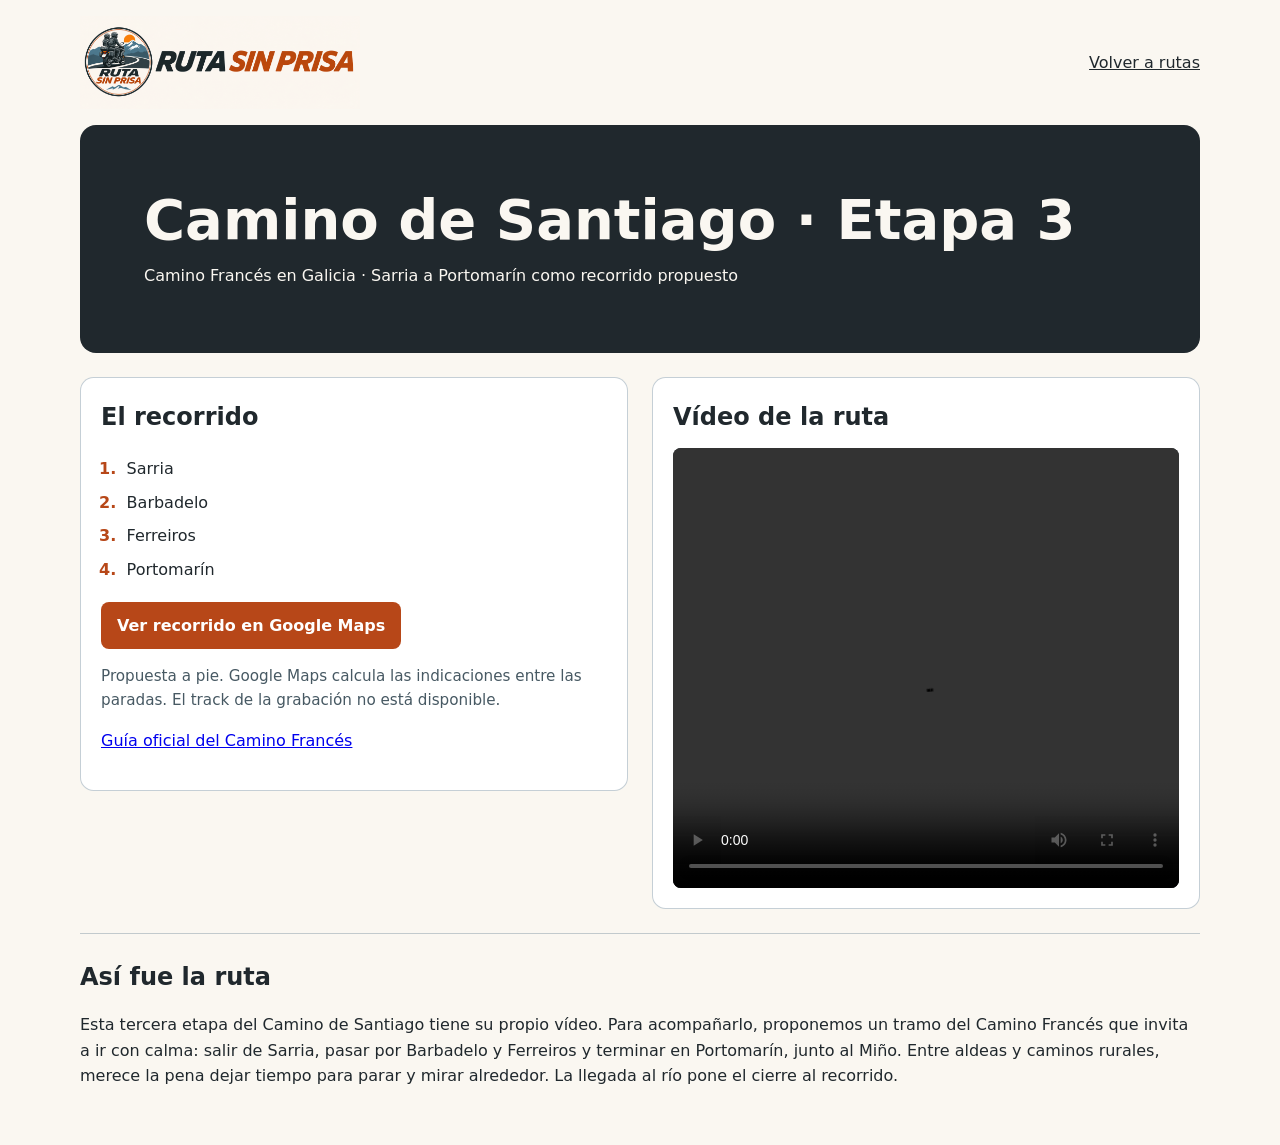
==== camino-santiago-etapa-3.html @ 7f6327e4 "Publicar la etapa 3 del Camino de Santiago" ====
<!doctype html>
<html lang="es">
<head>
  <meta charset="utf-8">
  <meta name="viewport" content="width=device-width, initial-scale=1">
  <meta name="description" content="Vídeo de la etapa 3 del Camino de Santiago y propuesta de recorrido entre Sarria y Portomarín.">
  <title>Camino de Santiago · Etapa 3 | Ruta Sin Prisa</title>
  <style>
    * { box-sizing: border-box; }
    body { margin: 0; background: #faf7f1; color: #20282d; font: 1rem/1.6 system-ui, sans-serif; }
    header, main { width: min(1120px, 90%); margin: auto; }
    header { display: flex; flex-wrap: wrap; gap: .75rem 1.5rem; align-items: center; justify-content: space-between; padding: 1rem 0; }
    header img { display: block; width: min(280px, 80vw); height: auto; }
    header a { color: inherit; }
    .intro { background: #20282d; color: #faf7f1; padding: clamp(1.5rem, 6vw, 4rem); border-radius: 1rem; }
    .intro p { margin: 0; }
    h1 { font-size: clamp(2rem, 5vw, 3.5rem); line-height: 1.1; margin: 0 0 .75rem; }
    h2 { margin: 0 0 .75rem; }
    .media { display: grid; grid-template-columns: repeat(auto-fit, minmax(min(100%, 21rem), 1fr)); gap: 1.5rem; margin: 1.5rem 0; align-items: start; }
    .panel { background: #fff; border: 1px solid #52708455; border-radius: .85rem; padding: 1.25rem; }
    .stops { padding-left: 1.3rem; }
    .stops li { padding: .25rem 0 .25rem .3rem; }
    .stops li::marker { color: #b74718; font-weight: 700; }
    .button { display: inline-block; background: #b74718; color: #fff; border-radius: .5rem; padding: .65rem 1rem; text-decoration: none; font-weight: 700; }
    .note { color: #475963; font-size: .95rem; }
    video { display: block; width: 100%; height: clamp(280px, 52vw, 440px); background: #20282d; border-radius: .5rem; }
    .story { border-top: 1px solid #52708455; padding: 1.5rem 0 2.5rem; }
  </style>
</head>
<body>
  <header>
    <a href="./"><img src="cabecera.png" alt="Ruta Sin Prisa"></a>
    <nav aria-label="Navegación principal"><a href="./#rutas">Volver a rutas</a></nav>
  </header>
  <main>
    <section class="intro">
      <h1>Camino de Santiago · Etapa 3</h1>
      <p>Camino Francés en Galicia · Sarria a Portomarín como recorrido propuesto</p>
    </section>
    <div class="media">
      <section class="panel">
        <h2>El recorrido</h2>
        <ol class="stops">
          <li>Sarria</li>
          <li>Barbadelo</li>
          <li>Ferreiros</li>
          <li>Portomarín</li>
        </ol>
        <a class="button" href="https://www.google.com/maps/dir/?api=1&amp;origin=Sarria%2C%20Lugo&amp;destination=Portomar%C3%ADn%2C%20Lugo&amp;waypoints=Barbadelo%2C%20Lugo%7CFerreiros%2C%20Paradela&amp;travelmode=walking">Ver recorrido en Google Maps</a>
        <p class="note">Propuesta a pie. Google Maps calcula las indicaciones entre las paradas. El track de la grabación no está disponible.</p>
        <p><a href="https://www.caminodesantiago.gal/documents/17639/885411/Camino%20Franc%C3%A9s?version=1.4">Guía oficial del Camino Francés</a></p>
      </section>
      <section class="panel">
        <h2>Vídeo de la ruta</h2>
        <video controls playsinline preload="metadata" aria-label="Camino de Santiago, etapa 3">
          <source src="Camino%20Santiago%20etapa%203.mp4" type="video/mp4">
          <a href="Camino%20Santiago%20etapa%203.mp4">Abrir el vídeo</a>
        </video>
      </section>
    </div>
    <section class="story">
      <h2>Así fue la ruta</h2>
      <p>Esta tercera etapa del Camino de Santiago tiene su propio vídeo. Para acompañarlo, proponemos un tramo del Camino Francés que invita a ir con calma: salir de Sarria, pasar por Barbadelo y Ferreiros y terminar en Portomarín, junto al Miño. Entre aldeas y caminos rurales, merece la pena dejar tiempo para parar y mirar alrededor. La llegada al río pone el cierre al recorrido.</p>
    </section>
  </main>
</body>
</html>
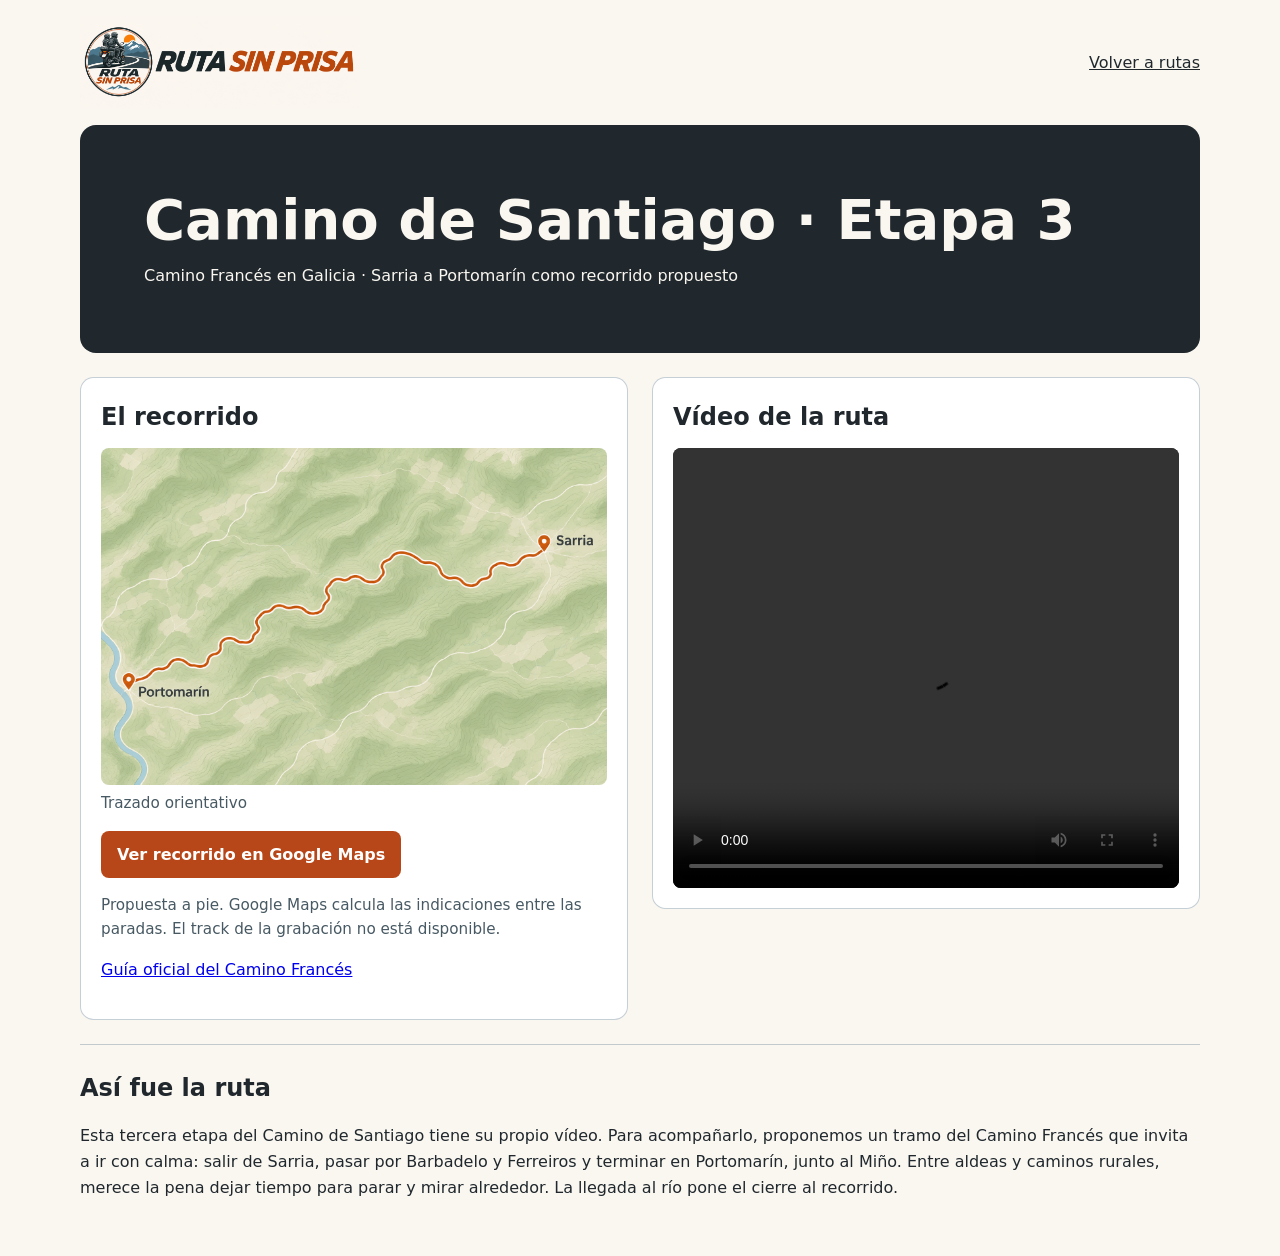
==== commit 66663e11: "Mostrar un mapa ilustrado del recorrido" ====
--- a/camino-santiago-etapa-3.html
+++ b/camino-santiago-etapa-3.html
@@ -18,9 +18,9 @@
     h2 { margin: 0 0 .75rem; }
     .media { display: grid; grid-template-columns: repeat(auto-fit, minmax(min(100%, 21rem), 1fr)); gap: 1.5rem; margin: 1.5rem 0; align-items: start; }
     .panel { background: #fff; border: 1px solid #52708455; border-radius: .85rem; padding: 1.25rem; }
-    .stops { padding-left: 1.3rem; }
-    .stops li { padding: .25rem 0 .25rem .3rem; }
-    .stops li::marker { color: #b74718; font-weight: 700; }
+    .route-map { margin: 0 0 1rem; }
+    .route-map img { display: block; width: 100%; height: auto; border-radius: .5rem; }
+    .route-map figcaption { margin-top: .35rem; }
     .button { display: inline-block; background: #b74718; color: #fff; border-radius: .5rem; padding: .65rem 1rem; text-decoration: none; font-weight: 700; }
     .note { color: #475963; font-size: .95rem; }
     video { display: block; width: 100%; height: clamp(280px, 52vw, 440px); background: #20282d; border-radius: .5rem; }
@@ -40,12 +40,10 @@
     <div class="media">
       <section class="panel">
         <h2>El recorrido</h2>
-        <ol class="stops">
-          <li>Sarria</li>
-          <li>Barbadelo</li>
-          <li>Ferreiros</li>
-          <li>Portomarín</li>
-        </ol>
+        <figure class="route-map">
+          <img src="mapa-sarria-portomarin.png" width="1536" height="1024" alt="Mapa ilustrativo del recorrido entre Sarria y Portomarín, marcado en naranja">
+          <figcaption class="note">Trazado orientativo</figcaption>
+        </figure>
         <a class="button" href="https://www.google.com/maps/dir/?api=1&amp;origin=Sarria%2C%20Lugo&amp;destination=Portomar%C3%ADn%2C%20Lugo&amp;waypoints=Barbadelo%2C%20Lugo%7CFerreiros%2C%20Paradela&amp;travelmode=walking">Ver recorrido en Google Maps</a>
         <p class="note">Propuesta a pie. Google Maps calcula las indicaciones entre las paradas. El track de la grabación no está disponible.</p>
         <p><a href="https://www.caminodesantiago.gal/documents/17639/885411/Camino%20Franc%C3%A9s?version=1.4">Guía oficial del Camino Francés</a></p>
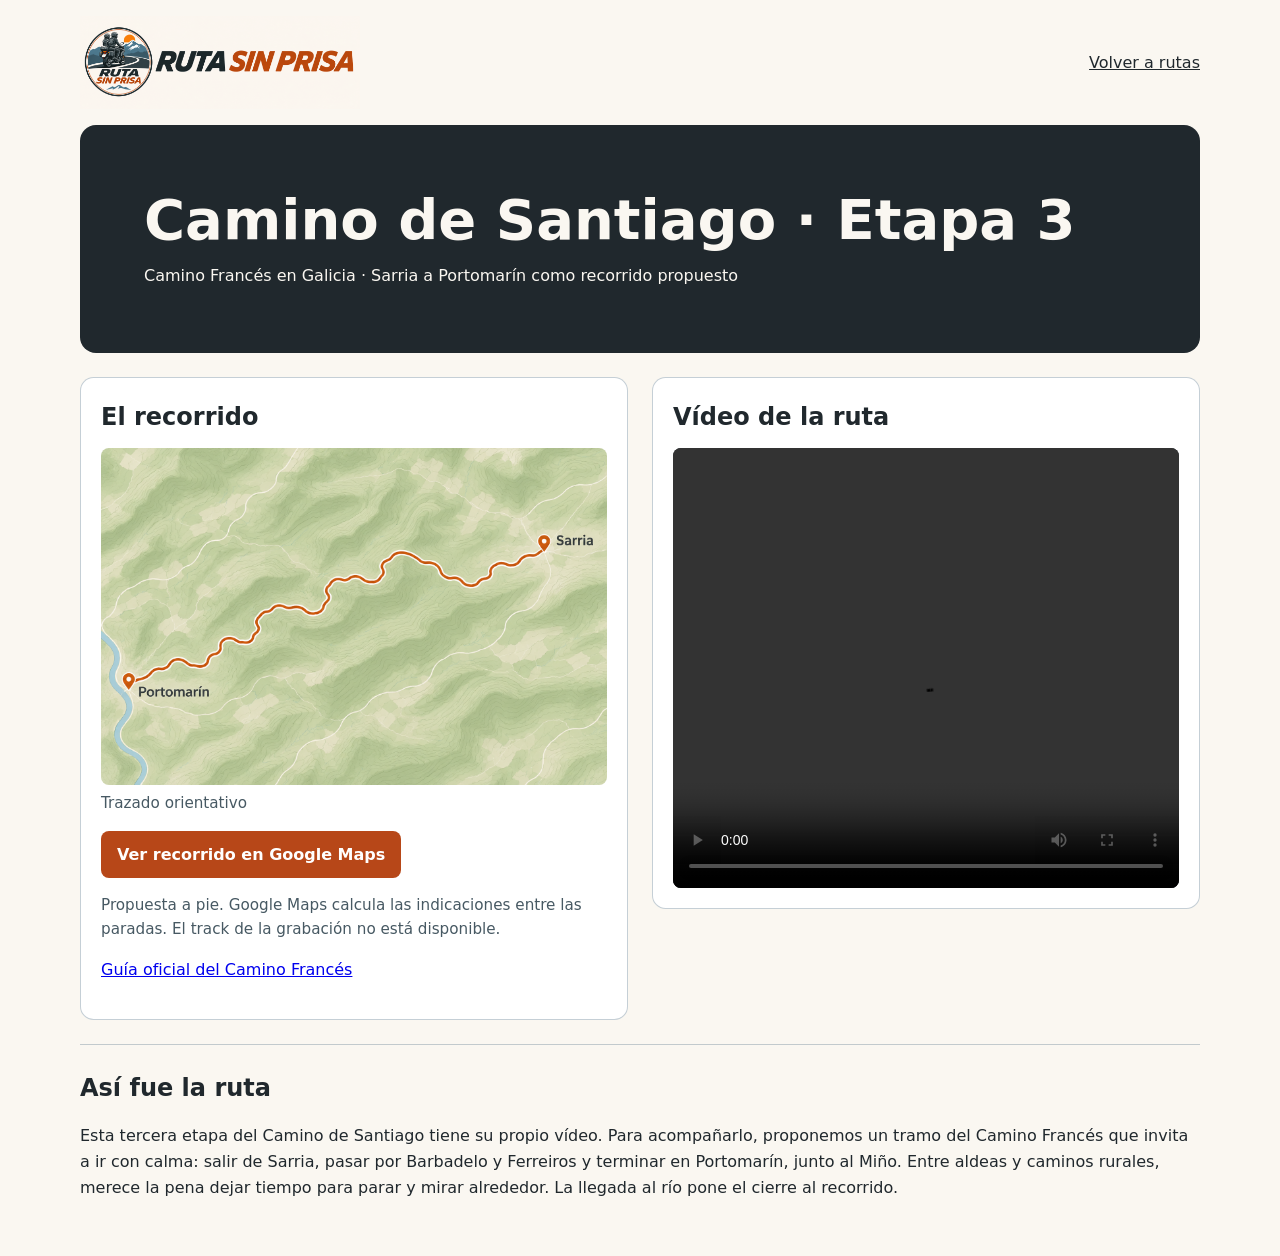
==== commit bc242ea9: "Separar Inicio, Rutas y Sobre el proyecto" ====
--- a/camino-santiago-etapa-3.html
+++ b/camino-santiago-etapa-3.html
@@ -30,7 +30,7 @@
 <body>
   <header>
     <a href="./"><img src="cabecera.png" alt="Ruta Sin Prisa"></a>
-    <nav aria-label="Navegación principal"><a href="./#rutas">Volver a rutas</a></nav>
+    <nav aria-label="Navegación principal"><a href="rutas.html">Volver a rutas</a></nav>
   </header>
   <main>
     <section class="intro">
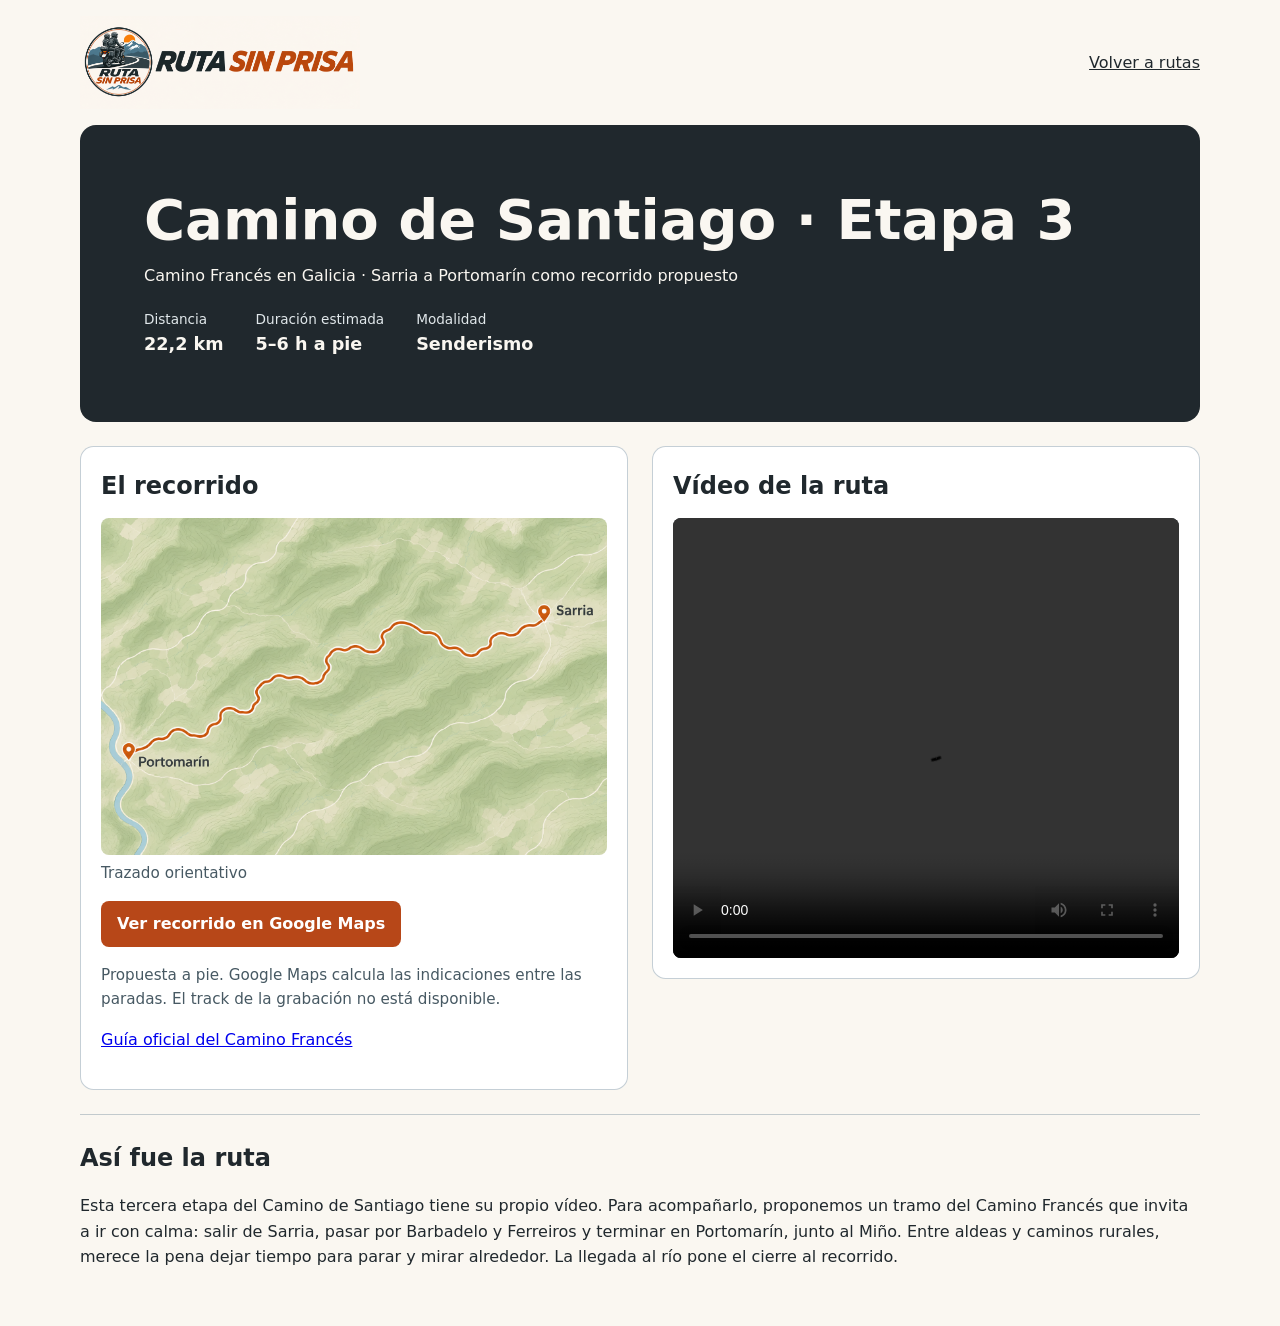
==== commit e5cadd0f: "Añadir el mapa general y los datos del Camino" ====
--- a/camino-santiago-etapa-3.html
+++ b/camino-santiago-etapa-3.html
@@ -14,6 +14,9 @@
     header a { color: inherit; }
     .intro { background: #20282d; color: #faf7f1; padding: clamp(1.5rem, 6vw, 4rem); border-radius: 1rem; }
     .intro p { margin: 0; }
+    .route-facts { display: flex; flex-wrap: wrap; gap: .75rem 2rem; margin: 1.25rem 0 0; }
+    .route-facts dt { font-size: .85rem; color: #e1e8eb; }
+    .route-facts dd { margin: 0; font-size: 1.1rem; font-weight: 700; }
     h1 { font-size: clamp(2rem, 5vw, 3.5rem); line-height: 1.1; margin: 0 0 .75rem; }
     h2 { margin: 0 0 .75rem; }
     .media { display: grid; grid-template-columns: repeat(auto-fit, minmax(min(100%, 21rem), 1fr)); gap: 1.5rem; margin: 1.5rem 0; align-items: start; }
@@ -36,6 +39,11 @@
     <section class="intro">
       <h1>Camino de Santiago · Etapa 3</h1>
       <p>Camino Francés en Galicia · Sarria a Portomarín como recorrido propuesto</p>
+      <dl class="route-facts" aria-label="Datos del recorrido propuesto">
+        <div><dt>Distancia</dt><dd>22,2 km</dd></div>
+        <div><dt>Duración estimada</dt><dd>5–6 h a pie</dd></div>
+        <div><dt>Modalidad</dt><dd>Senderismo</dd></div>
+      </dl>
     </section>
     <div class="media">
       <section class="panel">
